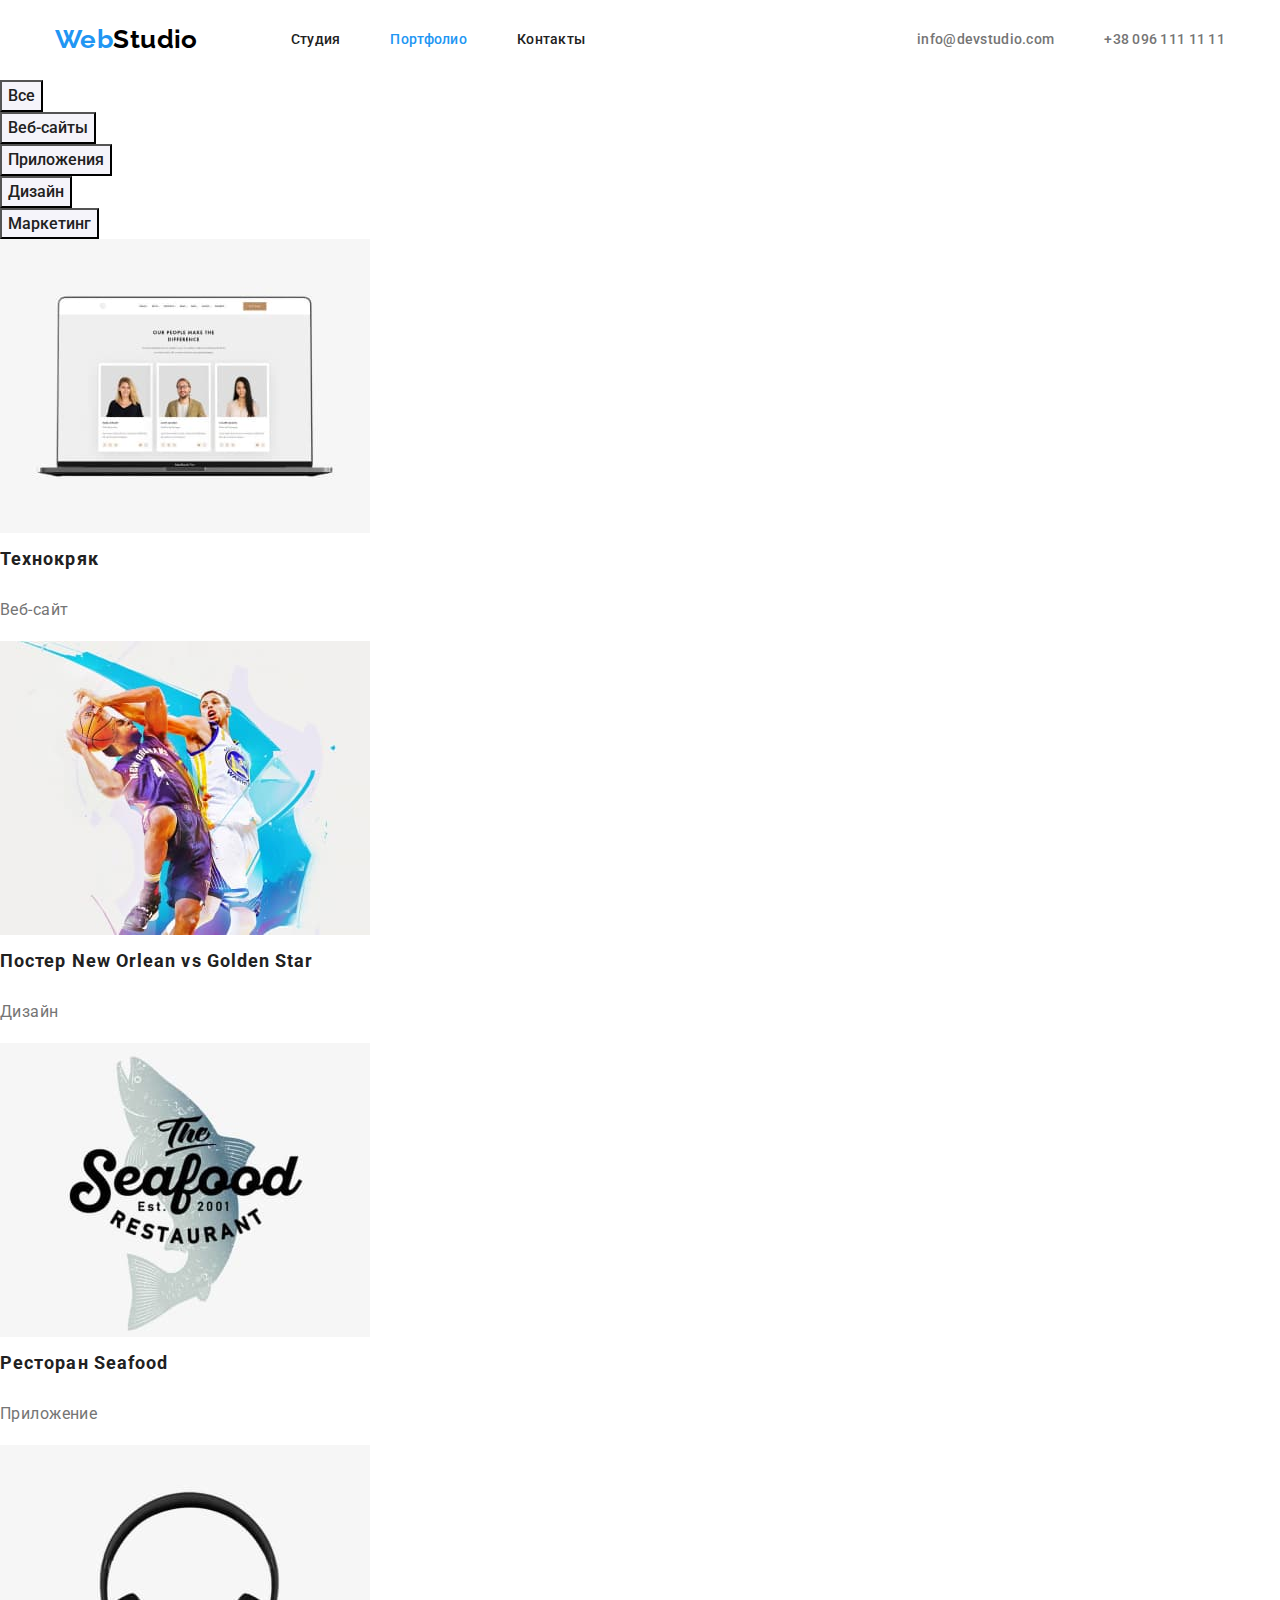
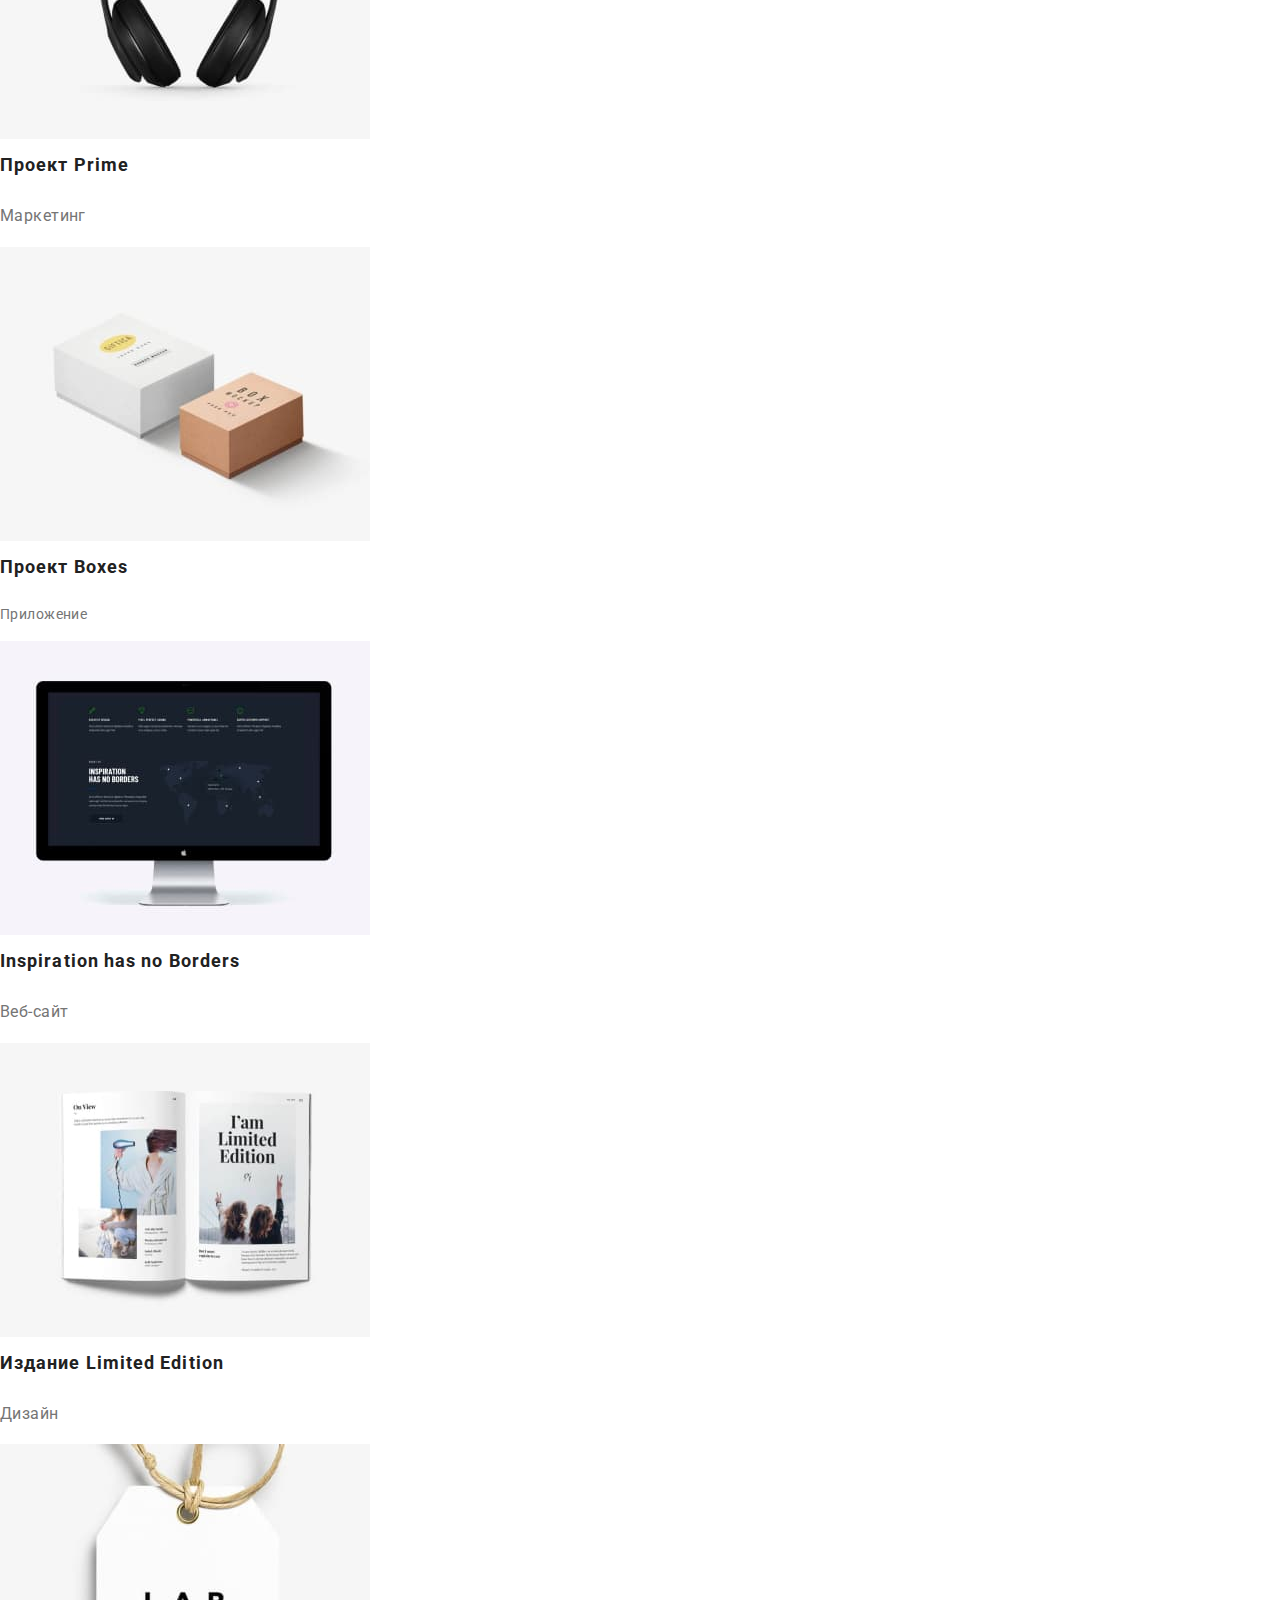
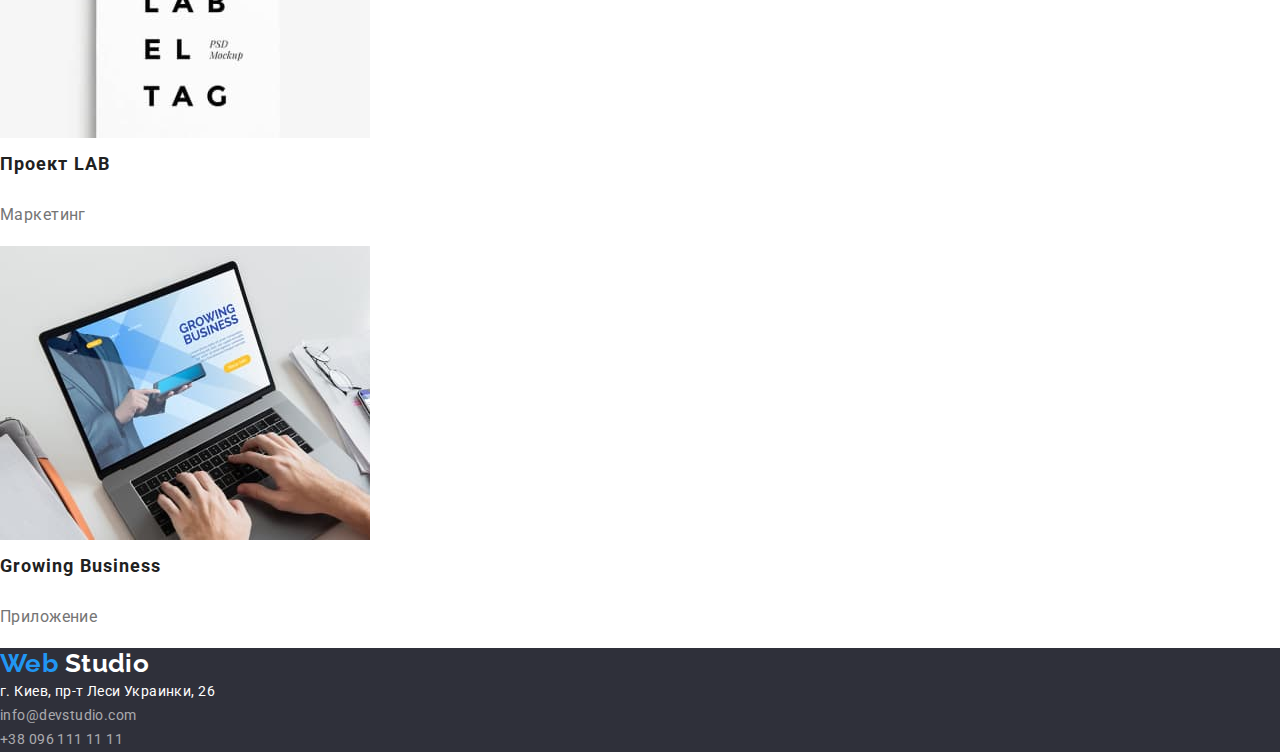
==== portfolio.html @ 29a9643c "Добавляет стили для геометрии" ====
<!DOCTYPE html>
<html lang="ru">
  <head>
    <meta charset="UTF-8" />
    <meta http-equiv="X-UA-Compatible" content="IE=edge" />
    <meta name="viewport" content="width=device-width, initial-scale=1.0" />
    <title>Portfolio</title>
    <link rel="preconnect" href="https://fonts.gstatic.com" />
    <link
      href="https://fonts.googleapis.com/css2?family=Raleway:wght@700&family=Roboto:wght@400;500;700;900&display=swap"
      rel="stylesheet"
    />
    <link
      rel="stylesheet"
      href="https://cdnjs.cloudflare.com/ajax/libs/modern-normalize/1.0.0/modern-normalize.css"
    />
    <link rel="stylesheet" href="./css/styles.css" />
  </head>

  <body>
    <header class="header-backgroud page-header">
      <div class="container">
        <nav class="nav">
          <a class="logo-accent link logo" href="web-studio">
            <span class="accent-color">Web</span>Studio
          </a>
          <ul class="menu list">
            <li class="menu-item">
              <a class="link navigation-link" href="./index.html">Студия</a>
            </li>
            <li class="menu-item">
              <a
                class="link navigation-link link-current"
                href="./portfolio.html"
                >Портфолио</a
              >
            </li>
            <li class="menu-item">
              <a class="link navigation-link" href="contacts">Контакты</a>
            </li>
          </ul>
        </nav>
        <ul class="list contacts-header">
          <li>
            <a class="link list-contact" href="mailto:info@devstudio.com"
              >info@devstudio.com</a
            >
          </li>
          <li>
            <a class="link list-contact telephone" href="tel:+380961111111"
              >+38 096 111 11 11</a
            >
          </li>
        </ul>
      </div>
    </header>

    <main class="header-backgroud">
      <section>
        <h1 class="page-title visually-hidden">Портфолио</h1>
        <ul class="list">
          <li><button class="button-portfolio" type="button">Все</button></li>
          <li>
            <button class="button-portfolio" type="button">Веб-сайты</button>
          </li>
          <li>
            <button class="button-portfolio" type="button">Приложения</button>
          </li>
          <li>
            <button class="button-portfolio" type="button">Дизайн</button>
          </li>
          <li>
            <button class="button-portfolio" type="button">Маркетинг</button>
          </li>
        </ul>
        <h2 class="visually-hidden">Наши работы</h2>
        <ul class="list">
          <li>
            <img src="./images/img21.jpg" alt="Веб-сайт" width="370" />
            <h3 class="portfolio-title">Технокряк</h3>
            <p class="portfolio-title-text">Веб-сайт</p>
          </li>
          <li>
            <img src="./images/img22.jpg" alt="Дизайн постера" width="370" />
            <h3 class="portfolio-title" lang="en">
              Постер New Orlean vs Golden Star
            </h3>
            <p class="portfolio-title-text">Дизайн</p>
          </li>
          <li>
            <img
              src="./images/img23.jpg"
              alt="Приложение ресторана"
              width="370"
            />
            <h3 class="portfolio-title" lang="en">Ресторан Seafood</h3>
            <p class="portfolio-title-text">Приложение</p>
          </li>
          <li>
            <img
              src="./images/img24.jpg"
              alt="Маркетинг проекта наушники"
              width="370"
            />
            <h3 class="portfolio-title" lang="en">Проект Prime</h3>
            <p class="portfolio-title-text">Маркетинг</p>
          </li>

          <li>
            <img
              src="./images/img25jpg.jpg"
              alt="Приложение проекта коробки"
              width="370"
            />
            <h3 class="portfolio-title" lang="en">Проект Boxes</h3>
            <p portfolio-title-text>Приложение</p>
          </li>
          <li>
            <img
              src="./images/img26.jpg"
              alt="Веб-сайт вдохновения "
              width="370"
            />
            <h3 class="portfolio-title" lang="en">
              Inspiration has no Borders
            </h3>
            <p class="portfolio-title-text">Веб-сайт</p>
          </li>
          <li>
            <img src="./images/img27.jpg" alt="Дизайн издания" width="370" />
            <h3 class="portfolio-title" lang="en">Издание Limited Edition</h3>
            <p class="portfolio-title-text">Дизайн</p>
          </li>
          <li>
            <img
              src="./images/img28.jpg"
              alt="Маркетинг проекта лаб"
              width="370"
            />
            <h3 class="portfolio-title" lang="en">Проект LAB</h3>
            <p class="portfolio-title-text">Маркетинг</p>
          </li>
          <li>
            <img
              src="./images/img29.jpg"
              alt="Приложение растущего бизнеса"
              width="370"
            />
            <h3 class="portfolio-title" lang="en">Growing Business</h3>
            <p class="portfolio-title-text">Приложение</p>
          </li>
        </ul>
      </section>
    </main>
    <footer class="dark-background">
      <a class="link logo-accent second-logo-accent" href="web-studio">
        <span class="accent-color">Web</span> Studio
      </a>
      <address class="address">
        <ul class="list">
          <li>
            <a
              class="link dark-bg-text"
              href="https://goo.gl/maps/19a7avuNTJ5x7kLF8"
              target="_blank"
              rel="noopener noreferrer"
            >
              г. Киев, пр-т Леси Украинки, 26
            </a>
          </li>
          <li>
            <a
              class="link dark-bg-text accent-text-color"
              href="mailto:info@devstudio.com"
              >info@devstudio.com</a
            >
          </li>
          <li>
            <a
              class="link dark-bg-text accent-text-color"
              href="tel:+380961111111"
              >+38 096 111 11 11</a
            >
          </li>
        </ul>
      </address>
    </footer>
  </body>
</html>
---- css/styles.css ----
/* Общий CSS */
:root {
  --main-text-color: #757575;
  --title-color: #212121;
  --accent-color: #2196f3;
  --dark-bg-text: #ffffff;
  --accent-logo-color: #000000;

  --dark-background: #2f303a;
  --main-backgroud: #e5e5e5;
  --header-backgroud: #ffffff;
  --second-background: #f5f4fa;

  --main-font: "Roboto", sans-serif;
  --logo-font: "Raleway", sans-serif;
}

html {
  box-sizing: border-box;
}

*,
*::before,
*::after {
  box-sizing: inherit;
}

body {
  font-family: var(--main-font);
  font-size: 14px;
  line-height: 1.71;
  letter-spacing: 0.03em;
  color: var(--main-text-color);
}

h1,
h2,
h3,
p {
  margin-top: 0;
}

.container {
  width: 1200px;
  padding-left: 15px;
  padding-right: 15px;
  margin-left: auto;
  margin-right: auto;
}

.section {
  padding-top: 94px;
  padding-bottom: 94px;
}
.our-works {
  padding-bottom: 94px;
}

.header-backgroud {
  background-color: var(--header-backgroud);
}
.link {
  text-decoration: none;
}
.link-logo {
  text-decoration: none;
}
.navigation-link {
  font-weight: 500;
  line-height: 1.14;
  letter-spacing: 0.02em;
  color: var(--title-color);
}
.link-current {
  color: var(--accent-color);
}
.logo-accent {
  font-family: var(--logo-font);
  font-weight: bold;
  font-size: 26px;
  line-height: 1.19;
  color: var(--accent-logo-color);
}
.second-logo-accent {
  color: var(--dark-bg-text);
}
.accent-color {
  color: var(--accent-color);
}

.link:hover,
.link:focus {
  color: var(--accent-color);
}

.list {
  margin: 0;
  padding-left: 0;
  list-style: none;
}
.list-contact {
  font-weight: 500;
  line-height: 1.14;
  letter-spacing: 0.02em;
  color: var(--main-text-color);
}
.address {
  font-style: inherit;
  color: var(--dark-bg-text);
}
.menu {
  display: inline-flex;
}

.menu-item:not(:last-child) {
  margin-right: 50px;
}

.logo {
  margin-right: 93px;
}
.contacts-header {
  display: flex;
}

.page-header {
  padding-top: 24px;
  padding-bottom: 25px;
}

.page-header .container {
  display: flex;
  align-items: center;
}
.nav {
  display: flex;
  align-items: center;
  margin-right: auto;
}

.telephone {
  margin-left: 50px;
}

.section-hero {
  width: 1600px;
  margin-left: auto;
  margin-right: auto;
  padding-top: 200px;
  padding-bottom: 280px;
}

.page-title {
  font-weight: 900;
  font-size: 44px;
  line-height: 1.36;
  text-align: center;
  letter-spacing: 0.06em;
  text-transform: uppercase;
  color: var(--dark-bg-text);
}
.visually-hidden {
  position: absolute !important;
  clip: rect(1px 1px 1px 1px);
  clip: rect(1px, 1px, 1px, 1px);
  padding: 0 !important;
  border: 0 !important;
  height: 1px !important;
  width: 1px !important;
  overflow: hidden;
}

.dark-background {
  background-color: var(--dark-background);
}
.dark-bg-text {
  color: var(--dark-bg-text);
}
.accent-text-color {
  color: rgba(255, 255, 255, 0.6);
}

/* Stydio CSS */
.center-button {
  text-align: center;
}
.btn {
  font-weight: bold;
  font-size: 16px;
  line-height: 1.87;
  display: inline;
  align-items: center;
  text-align: center;
  letter-spacing: 0.06em;
  cursor: pointer;
  color: var(--dark-bg-text);
  background-color: var(--accent-color);
}

.btn:hover,
.btn:focus {
  background-color: var(--accent-color);
}

.card-set {
  display: flex;
  flex-wrap: wrap;
  margin-left: -30px;
  margin-top: -30px;
}
.item {
  margin-left: 30px;
  margin-top: 30px;
}

.work-item {
  flex-basis: calc((100% - 3 * 30px) / 3);
}

.team-section-item {
  flex-basis: calc((100% - 4 * 30px) / 4);
}

.section-title {
  margin-bottom: 50px;
  font-weight: bold;
  font-size: 36px;
  line-height: 1.17;
  text-align: center;
  color: var(--title-color);
}
.advantage-title {
  font-weight: bold;
  font-size: 14px;
  line-height: 1.14;
  text-transform: uppercase;
  color: var(--title-color);
}

.advantage-item-position {
  line-height: 1.71;
}
.second-background {
  background-color: var(--second-background);
}

.team-item-name {
  font-weight: 500;
  font-size: 16px;
  line-height: 1.19;
  text-align: center;
  color: var(--title-color);
}
.team-item-position {
  font-size: 16px;
  line-height: 1.19;
  text-align: center;
}
/* Portfolio CSS */
.main-background {
  background-color: var(--main-backgroud);
}
.button-portfolio {
  font-weight: 500;
  font-size: 16px;
  line-height: 1.62;
  text-align: center;
  cursor: pointer;
  color: var(--title-color);
  background-color: var(--second-background);
}

.button-portfolio:hover,
.button-portfolio:focus {
  color: var(--dark-bg-text);
  background-color: var(--accent-color);
}
.portfolio-title {
  font-weight: bold;
  font-size: 18px;
  line-height: 2;
  letter-spacing: 0.06em;
  color: var(--title-color);
}
.portfolio-title-text {
  font-size: 16px;
  line-height: 1.87;
}
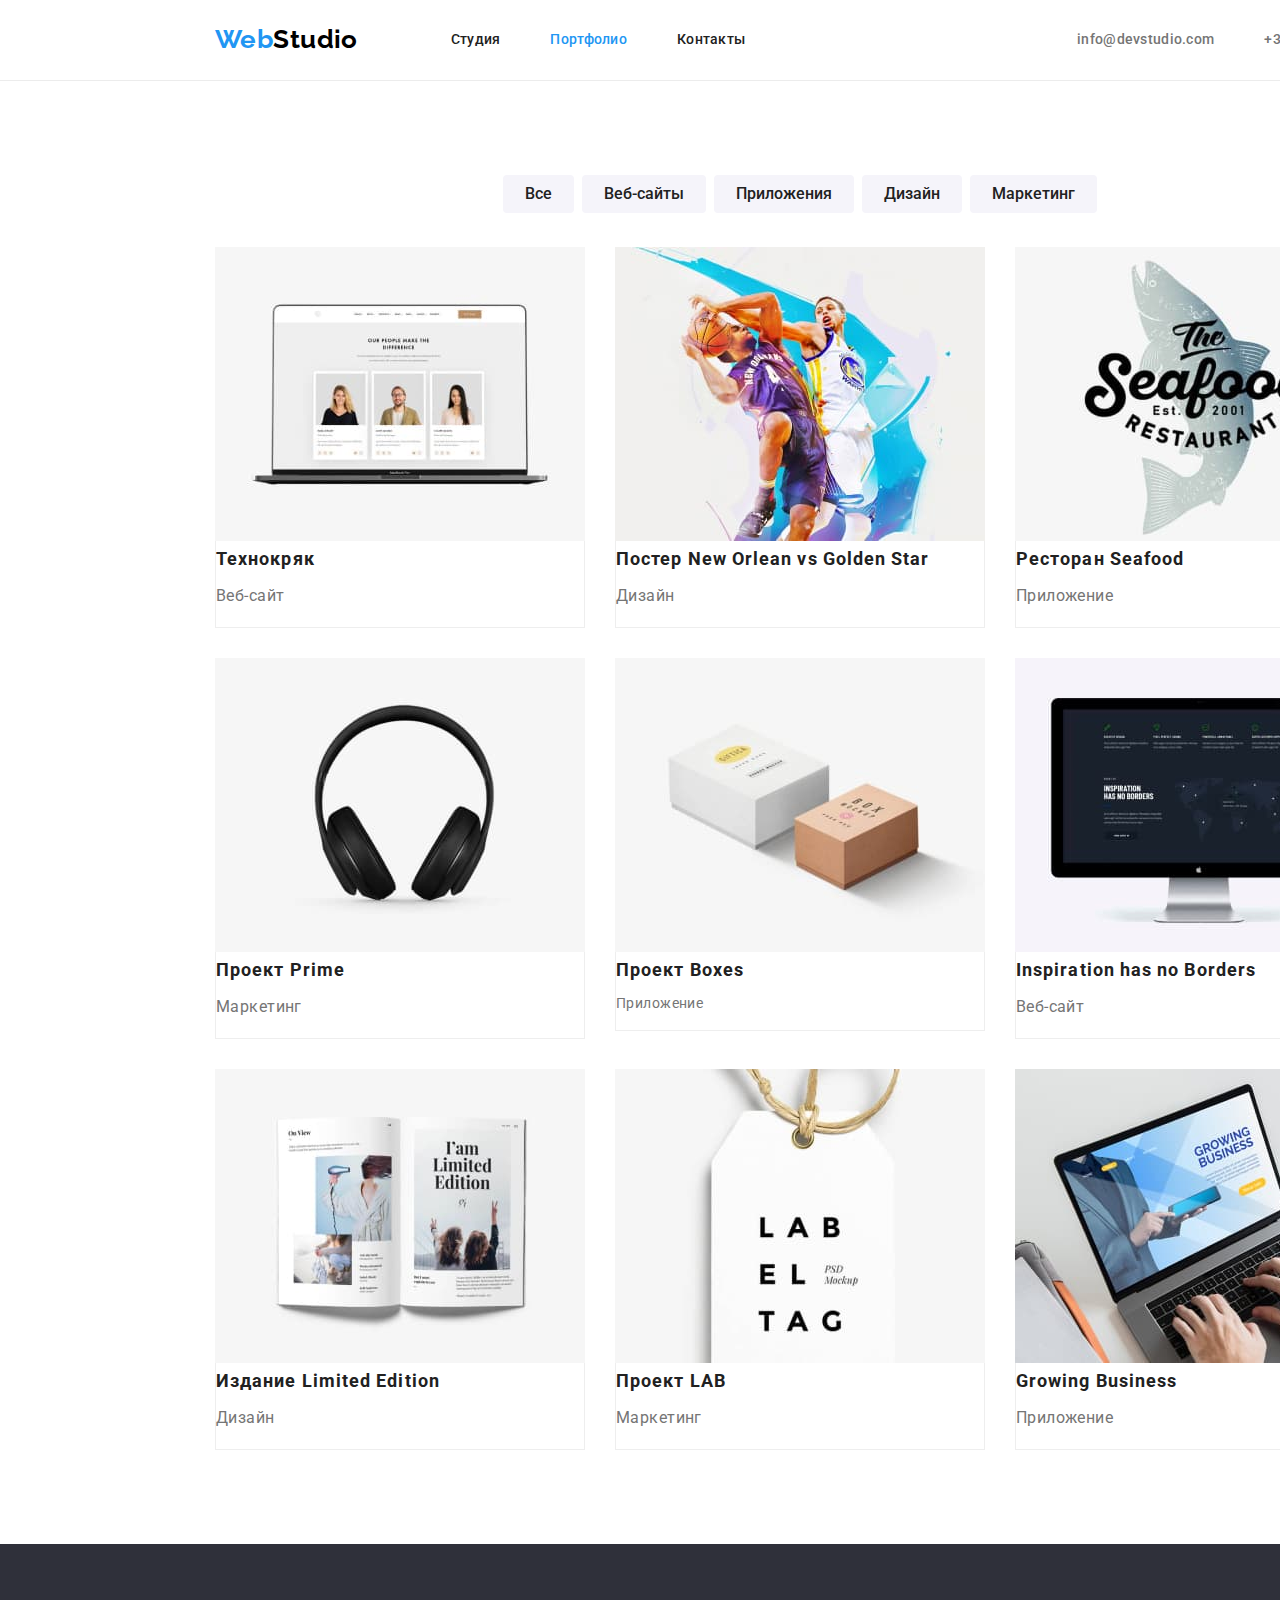
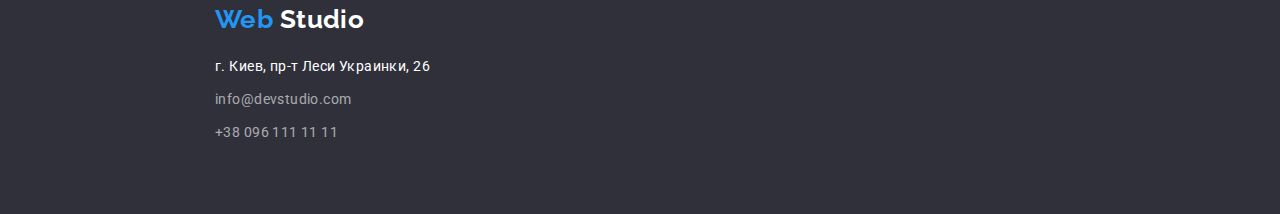
==== commit 83b8ff7e: "Добавляет стили для геометрии и позиционирования контента" ====
--- a/portfolio.html
+++ b/portfolio.html
@@ -56,134 +56,161 @@
     </header>
 
     <main class="header-backgroud">
-      <section>
-        <h1 class="page-title visually-hidden">Портфолио</h1>
-        <ul class="list">
-          <li><button class="button-portfolio" type="button">Все</button></li>
-          <li>
-            <button class="button-portfolio" type="button">Веб-сайты</button>
-          </li>
-          <li>
-            <button class="button-portfolio" type="button">Приложения</button>
-          </li>
-          <li>
-            <button class="button-portfolio" type="button">Дизайн</button>
-          </li>
-          <li>
-            <button class="button-portfolio" type="button">Маркетинг</button>
-          </li>
-        </ul>
-        <h2 class="visually-hidden">Наши работы</h2>
-        <ul class="list">
-          <li>
-            <img src="./images/img21.jpg" alt="Веб-сайт" width="370" />
-            <h3 class="portfolio-title">Технокряк</h3>
-            <p class="portfolio-title-text">Веб-сайт</p>
-          </li>
-          <li>
-            <img src="./images/img22.jpg" alt="Дизайн постера" width="370" />
-            <h3 class="portfolio-title" lang="en">
-              Постер New Orlean vs Golden Star
-            </h3>
-            <p class="portfolio-title-text">Дизайн</p>
-          </li>
-          <li>
-            <img
-              src="./images/img23.jpg"
-              alt="Приложение ресторана"
-              width="370"
-            />
-            <h3 class="portfolio-title" lang="en">Ресторан Seafood</h3>
-            <p class="portfolio-title-text">Приложение</p>
-          </li>
-          <li>
-            <img
-              src="./images/img24.jpg"
-              alt="Маркетинг проекта наушники"
-              width="370"
-            />
-            <h3 class="portfolio-title" lang="en">Проект Prime</h3>
-            <p class="portfolio-title-text">Маркетинг</p>
-          </li>
-
-          <li>
-            <img
-              src="./images/img25jpg.jpg"
-              alt="Приложение проекта коробки"
-              width="370"
-            />
-            <h3 class="portfolio-title" lang="en">Проект Boxes</h3>
-            <p portfolio-title-text>Приложение</p>
-          </li>
-          <li>
-            <img
-              src="./images/img26.jpg"
-              alt="Веб-сайт вдохновения "
-              width="370"
-            />
-            <h3 class="portfolio-title" lang="en">
-              Inspiration has no Borders
-            </h3>
-            <p class="portfolio-title-text">Веб-сайт</p>
-          </li>
-          <li>
-            <img src="./images/img27.jpg" alt="Дизайн издания" width="370" />
-            <h3 class="portfolio-title" lang="en">Издание Limited Edition</h3>
-            <p class="portfolio-title-text">Дизайн</p>
-          </li>
-          <li>
-            <img
-              src="./images/img28.jpg"
-              alt="Маркетинг проекта лаб"
-              width="370"
-            />
-            <h3 class="portfolio-title" lang="en">Проект LAB</h3>
-            <p class="portfolio-title-text">Маркетинг</p>
-          </li>
-          <li>
-            <img
-              src="./images/img29.jpg"
-              alt="Приложение растущего бизнеса"
-              width="370"
-            />
-            <h3 class="portfolio-title" lang="en">Growing Business</h3>
-            <p class="portfolio-title-text">Приложение</p>
-          </li>
-        </ul>
+      <section class="section">
+        <div class="container">
+          <h1 class="page-title visually-hidden">Портфолио</h1>
+          <ul class="list portfolio-list">
+            <li class="portfolio-item">
+              <button class="button-portfolio" type="button">Все</button>
+            </li>
+            <li class="portfolio-item">
+              <button class="button-portfolio" type="button">Веб-сайты</button>
+            </li>
+            <li class="portfolio-item">
+              <button class="button-portfolio" type="button">Приложения</button>
+            </li>
+            <li class="portfolio-item">
+              <button class="button-portfolio" type="button">Дизайн</button>
+            </li>
+            <li class="portfolio-item">
+              <button class="button-portfolio" type="button">Маркетинг</button>
+            </li>
+          </ul>
+
+          <h2 class="visually-hidden">Наши работы</h2>
+          <ul class="list works-set works-list">
+            <li class="item-set work-item">
+              <img src="./images/img21.jpg" alt="Веб-сайт" width="370" />
+              <div class="work-section-item">
+                <h3 class="portfolio-title">Технокряк</h3>
+                <p class="portfolio-title-text">Веб-сайт</p>
+              </div>
+            </li>
+            <li class="item-set work-item">
+              <img src="./images/img22.jpg" alt="Дизайн постера" width="370" />
+              <div class="work-section-item">
+                <h3 class="portfolio-title" lang="en">
+                  Постер New Orlean vs Golden Star
+                </h3>
+                <p class="portfolio-title-text">Дизайн</p>
+              </div>
+            </li>
+            <li class="item-set work-item">
+              <img
+                src="./images/img23.jpg"
+                alt="Приложение ресторана"
+                width="370"
+              />
+              <div class="work-section-item">
+                <h3 class="portfolio-title" lang="en">Ресторан Seafood</h3>
+                <p class="portfolio-title-text">Приложение</p>
+              </div>
+            </li>
+            <li class="item-set work-item">
+              <img
+                src="./images/img24.jpg"
+                alt="Маркетинг проекта наушники"
+                width="370"
+              />
+              <div class="work-section-item">
+                <h3 class="portfolio-title" lang="en">Проект Prime</h3>
+                <p class="portfolio-title-text">Маркетинг</p>
+              </div>
+            </li>
+            <li class="item-set work-item">
+              <img
+                src="./images/img25jpg.jpg"
+                alt="Приложение проекта коробки"
+                width="370"
+              />
+              <div class="work-section-item">
+                <h3 class="portfolio-title" lang="en">Проект Boxes</h3>
+                <p portfolio-title-text>Приложение</p>
+              </div>
+            </li>
+            <li class="item-set work-item">
+              <img
+                src="./images/img26.jpg"
+                alt="Веб-сайт вдохновения "
+                width="370"
+              />
+              <div class="work-section-item">
+                <h3 class="portfolio-title" lang="en">
+                  Inspiration has no Borders
+                </h3>
+                <p class="portfolio-title-text">Веб-сайт</p>
+              </div>
+            </li>
+            <li class="item-set work-item">
+              <img src="./images/img27.jpg" alt="Дизайн издания" width="370" />
+              <div class="work-section-item">
+                <h3 class="portfolio-title" lang="en">
+                  Издание Limited Edition
+                </h3>
+                <p class="portfolio-title-text">Дизайн</p>
+              </div>
+            </li>
+            <li class="item-set work-item">
+              <img
+                src="./images/img28.jpg"
+                alt="Маркетинг проекта лаб"
+                width="370"
+              />
+              <div class="work-section-item">
+                <h3 class="portfolio-title" lang="en">Проект LAB</h3>
+                <p class="portfolio-title-text">Маркетинг</p>
+              </div>
+            </li>
+            <li class="item-set work-item">
+              <img
+                src="./images/img29.jpg"
+                alt="Приложение растущего бизнеса"
+                width="370"
+              />
+              <div class="work-section-item">
+                <h3 class="portfolio-title" lang="en">Growing Business</h3>
+                <p class="portfolio-title-text">Приложение</p>
+              </div>
+            </li>
+          </ul>
+        </div>
       </section>
     </main>
-    <footer class="dark-background">
-      <a class="link logo-accent second-logo-accent" href="web-studio">
-        <span class="accent-color">Web</span> Studio
-      </a>
-      <address class="address">
-        <ul class="list">
-          <li>
-            <a
-              class="link dark-bg-text"
-              href="https://goo.gl/maps/19a7avuNTJ5x7kLF8"
-              target="_blank"
-              rel="noopener noreferrer"
-            >
-              г. Киев, пр-т Леси Украинки, 26
-            </a>
-          </li>
-          <li>
-            <a
-              class="link dark-bg-text accent-text-color"
-              href="mailto:info@devstudio.com"
-              >info@devstudio.com</a
-            >
-          </li>
-          <li>
-            <a
-              class="link dark-bg-text accent-text-color"
-              href="tel:+380961111111"
-              >+38 096 111 11 11</a
-            >
-          </li>
-        </ul>
-      </address>
+
+    <footer class="dark-background footer-section">
+      <div class="container">
+        <a class="link logo-accent second-logo-accent" href="web-studio">
+          <span class="accent-color">Web</span> Studio
+        </a>
+        <address class="address">
+          <ul class="list">
+            <li class="subitem">
+              <a
+                class="link dark-bg-text"
+                href="https://goo.gl/maps/19a7avuNTJ5x7kLF8"
+                target="_blank"
+                rel="noopener noreferrer"
+              >
+                г. Киев, пр-т Леси Украинки, 26
+              </a>
+            </li>
+            <li class="subitem">
+              <a
+                class="link dark-bg-text accent-text-color"
+                href="mailto:info@devstudio.com"
+                >info@devstudio.com</a
+              >
+            </li>
+            <li class="subitem">
+              <a
+                class="link dark-bg-text accent-text-color"
+                href="tel:+380961111111"
+                >+38 096 111 11 11</a
+              >
+            </li>
+          </ul>
+        </address>
+      </div>
     </footer>
   </body>
 </html>
--- a/css/styles.css
+++ b/css/styles.css
@@ -52,13 +52,27 @@
   padding-top: 94px;
   padding-bottom: 94px;
 }
+
+img {
+  display: block;
+  max-width: 100%;
+  height: auto;
+}
+
 .our-works {
+  width: 1600px;
+  margin-left: auto;
+  margin-right: auto;
   padding-bottom: 94px;
 }
 
 .header-backgroud {
+  width: 1600px;
+  margin-left: auto;
+  margin-right: auto;
   background-color: var(--header-backgroud);
 }
+
 .link {
   text-decoration: none;
 }
@@ -66,6 +80,8 @@
   text-decoration: none;
 }
 .navigation-link {
+  padding-top: 32px;
+  padding-bottom: 32px;
   font-weight: 500;
   line-height: 1.14;
   letter-spacing: 0.02em;
@@ -98,13 +114,20 @@
   padding-left: 0;
   list-style: none;
 }
+.subitem {
+  margin-bottom: 9px;
+}
+
 .list-contact {
+  padding-top: 32px;
+  padding-bottom: 32px;
   font-weight: 500;
   line-height: 1.14;
   letter-spacing: 0.02em;
   color: var(--main-text-color);
 }
 .address {
+  margin-top: 20px;
   font-style: inherit;
   color: var(--dark-bg-text);
 }
@@ -124,14 +147,27 @@
 }
 
 .page-header {
+  width: 1600px;
+  margin-left: auto;
+  margin-right: auto;
   padding-top: 24px;
   padding-bottom: 25px;
+  border-bottom-width: 1px;
+  border-bottom-style: solid;
+  border-bottom-color: #ececec;
 }
 
 .page-header .container {
   display: flex;
   align-items: center;
 }
+
+.advantage-section {
+  width: 1600px;
+  margin-left: auto;
+  margin-right: auto;
+}
+
 .nav {
   display: flex;
   align-items: center;
@@ -147,10 +183,20 @@
   margin-left: auto;
   margin-right: auto;
   padding-top: 200px;
-  padding-bottom: 280px;
+  padding-bottom: 200px;
+}
+
+.team-section {
+  width: 1600px;
+  margin-left: auto;
+  margin-right: auto;
 }
 
 .page-title {
+  width: 696px;
+  margin-bottom: 30px;
+  margin-left: auto;
+  margin-right: auto;
   font-weight: 900;
   font-size: 44px;
   line-height: 1.36;
@@ -174,21 +220,31 @@
   background-color: var(--dark-background);
 }
 .dark-bg-text {
+  margin-top: 9px;
   color: var(--dark-bg-text);
 }
 .accent-text-color {
   color: rgba(255, 255, 255, 0.6);
 }
 
+.footer-section {
+  width: 1600px;
+  margin-left: auto;
+  margin-right: auto;
+  padding-top: 60px;
+  padding-bottom: 60px;
+}
+
 /* Stydio CSS */
 .center-button {
   text-align: center;
 }
 .btn {
+  padding: 10px 32px;
+  border-radius: 4px;
   font-weight: bold;
   font-size: 16px;
   line-height: 1.87;
-  display: inline;
   align-items: center;
   text-align: center;
   letter-spacing: 0.06em;
@@ -219,6 +275,36 @@
 
 .team-section-item {
   flex-basis: calc((100% - 4 * 30px) / 4);
+}
+.team-wrapper {
+  background: var(--header-backgroud);
+  box-shadow: 0px 1px 3px rgba(0, 0, 0, 0.12), 0px 1px 1px rgba(0, 0, 0, 0.14),
+    0px 2px 1px rgba(0, 0, 0, 0.2);
+  border-radius: 0px 0px 4px 4px;
+}
+
+.item-set {
+  margin-left: 30px;
+  margin-top: 30px;
+}
+
+.works-set {
+  display: flex;
+  flex-wrap: wrap;
+  margin-left: -30px;
+  margin-top: -30px;
+}
+
+.work-section-item {
+  border-bottom-width: 1px;
+  border-bottom-style: solid;
+  border-bottom-color: #eeeeee;
+  border-right-width: 1px;
+  border-right-style: solid;
+  border-right-color: #eeeeee;
+  border-left-width: 1px;
+  border-left-style: solid;
+  border-left-color: #eeeeee;
 }
 
 .section-title {
@@ -229,7 +315,9 @@
   text-align: center;
   color: var(--title-color);
 }
+
 .advantage-title {
+  margin-bottom: 10px;
   font-weight: bold;
   font-size: 14px;
   line-height: 1.14;
@@ -245,6 +333,7 @@
 }
 
 .team-item-name {
+  margin-bottom: 10px;
   font-weight: 500;
   font-size: 16px;
   line-height: 1.19;
@@ -256,11 +345,36 @@
   line-height: 1.19;
   text-align: center;
 }
+
+.name-position-item {
+  padding-top: 30px;
+  padding-bottom: 30px;
+  text-align: center;
+}
+
 /* Portfolio CSS */
 .main-background {
   background-color: var(--main-backgroud);
 }
+.portfolio-list {
+  display: flex;
+  flex-wrap: wrap;
+  justify-content: center;
+  margin-left: -8px;
+  margin-top: -8px;
+  margin-bottom: 34px;
+}
+
+.portfolio-item {
+  border-radius: 4px;
+  margin-left: 8px;
+  margin-top: 8px;
+}
+
 .button-portfolio {
+  padding: 6px 22px;
+  border: none;
+  border-radius: 4px;
   font-weight: 500;
   font-size: 16px;
   line-height: 1.62;
@@ -275,7 +389,9 @@
   color: var(--dark-bg-text);
   background-color: var(--accent-color);
 }
+
 .portfolio-title {
+  margin-bottom: 4px;
   font-weight: bold;
   font-size: 18px;
   line-height: 2;
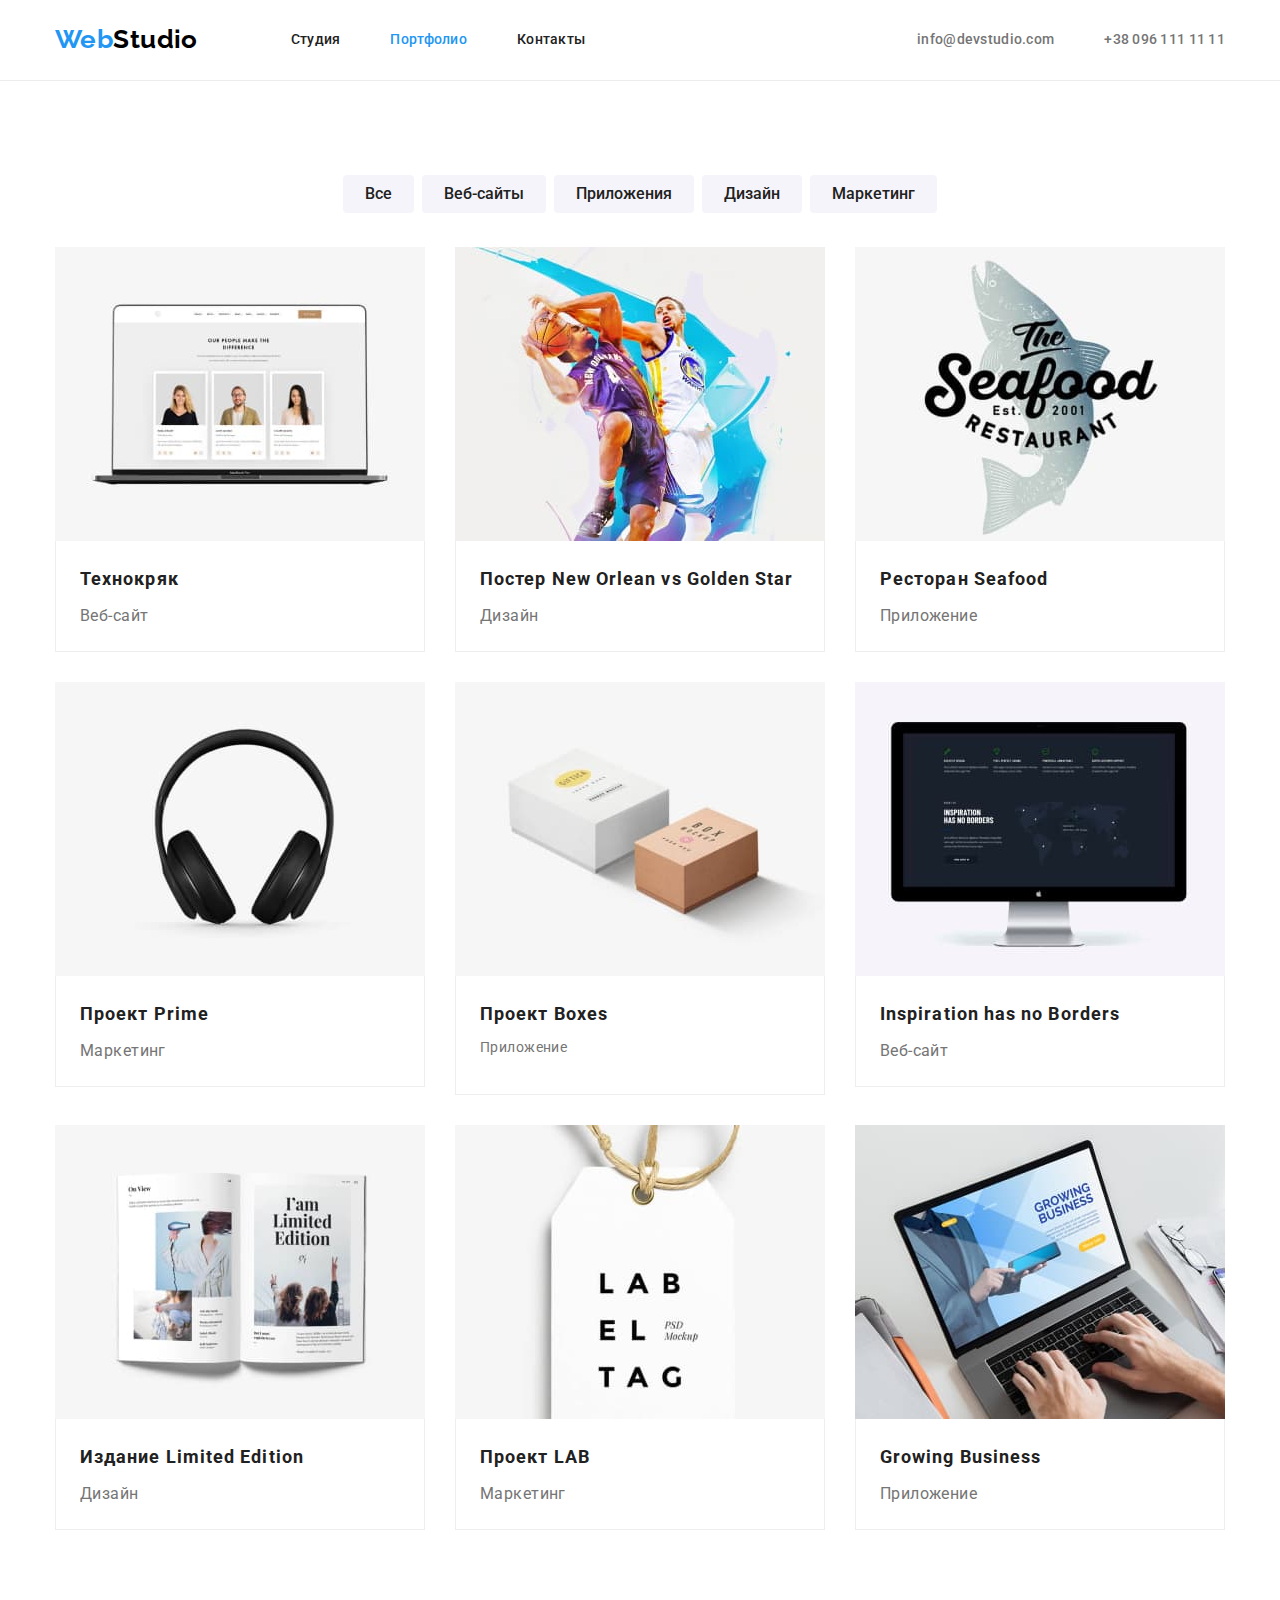
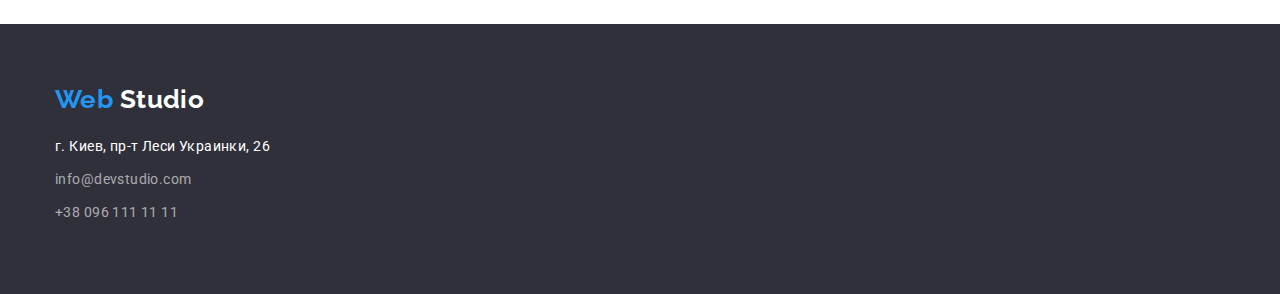
==== commit d9c1f7e3: "Изменяет отступы" ====
--- a/portfolio.html
+++ b/portfolio.html
@@ -58,7 +58,7 @@
     <main class="header-backgroud">
       <section class="section">
         <div class="container">
-          <h1 class="page-title visually-hidden">Портфолио</h1>
+          <h1 class="visually-hidden">Портфолио</h1>
           <ul class="list portfolio-list">
             <li class="portfolio-item">
               <button class="button-portfolio" type="button">Все</button>
--- a/css/styles.css
+++ b/css/styles.css
@@ -60,14 +60,12 @@
 }
 
 .our-works {
-  width: 1600px;
   margin-left: auto;
   margin-right: auto;
   padding-bottom: 94px;
 }
 
 .header-backgroud {
-  width: 1600px;
   margin-left: auto;
   margin-right: auto;
   background-color: var(--header-backgroud);
@@ -147,7 +145,6 @@
 }
 
 .page-header {
-  width: 1600px;
   margin-left: auto;
   margin-right: auto;
   padding-top: 24px;
@@ -163,7 +160,6 @@
 }
 
 .advantage-section {
-  width: 1600px;
   margin-left: auto;
   margin-right: auto;
 }
@@ -187,7 +183,6 @@
 }
 
 .team-section {
-  width: 1600px;
   margin-left: auto;
   margin-right: auto;
 }
@@ -228,7 +223,6 @@
 }
 
 .footer-section {
-  width: 1600px;
   margin-left: auto;
   margin-right: auto;
   padding-top: 60px;
@@ -251,6 +245,7 @@
   cursor: pointer;
   color: var(--dark-bg-text);
   background-color: var(--accent-color);
+  box-shadow: 0px 4px 4px rgba(0, 0, 0, 0.15);
 }
 
 .btn:hover,
@@ -296,6 +291,7 @@
 }
 
 .work-section-item {
+  padding: 20px 24px;
   border-bottom-width: 1px;
   border-bottom-style: solid;
   border-bottom-color: #eeeeee;
@@ -326,6 +322,7 @@
 }
 
 .advantage-item-position {
+  margin-bottom: 0;
   line-height: 1.71;
 }
 .second-background {
@@ -341,14 +338,14 @@
   color: var(--title-color);
 }
 .team-item-position {
+  margin-bottom: 0;
   font-size: 16px;
   line-height: 1.19;
   text-align: center;
 }
 
 .name-position-item {
-  padding-top: 30px;
-  padding-bottom: 30px;
+  padding: 30px;
   text-align: center;
 }
 
@@ -388,6 +385,8 @@
 .button-portfolio:focus {
   color: var(--dark-bg-text);
   background-color: var(--accent-color);
+  box-shadow: 0px 3px 1px rgba(0, 0, 0, 0.1), 0px 1px 2px rgba(0, 0, 0, 0.08),
+    0px 2px 2px rgba(0, 0, 0, 0.12);
 }
 
 .portfolio-title {
@@ -399,6 +398,7 @@
   color: var(--title-color);
 }
 .portfolio-title-text {
+  margin-bottom: 0;
   font-size: 16px;
   line-height: 1.87;
 }
